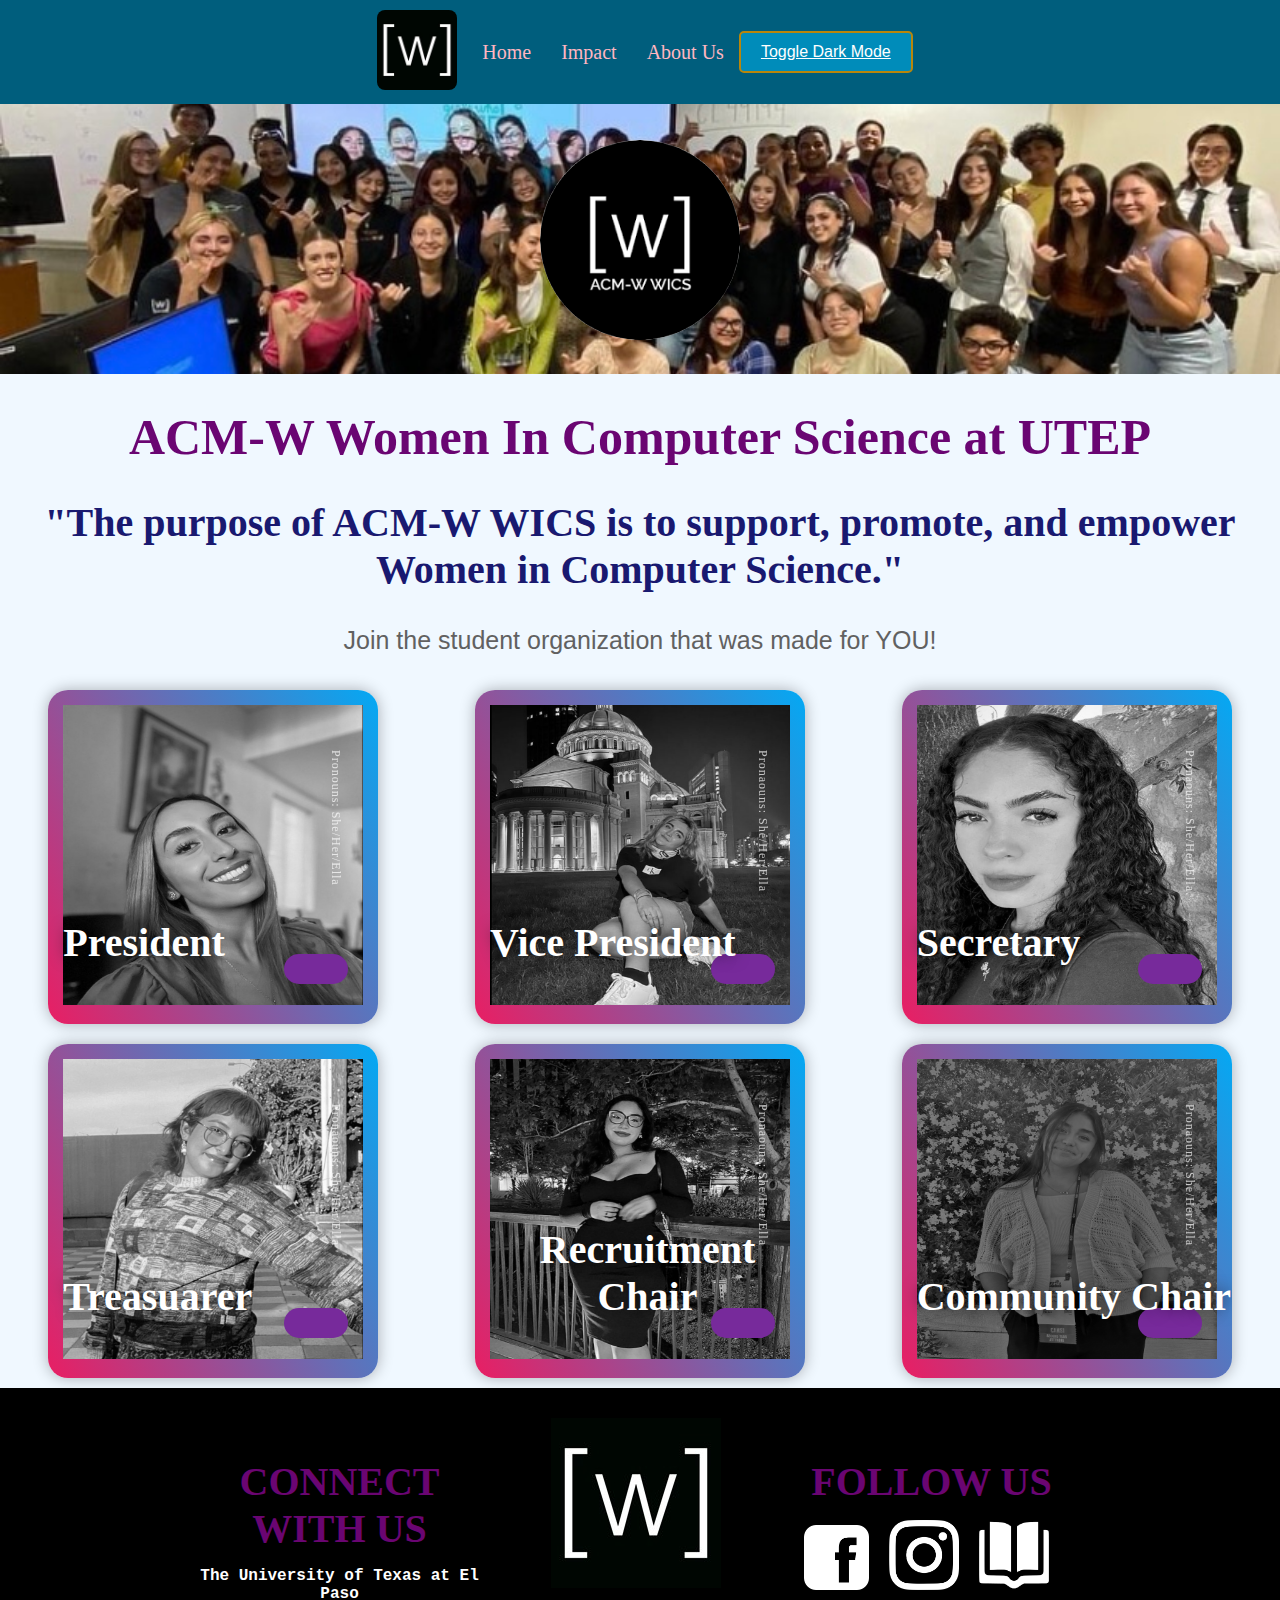
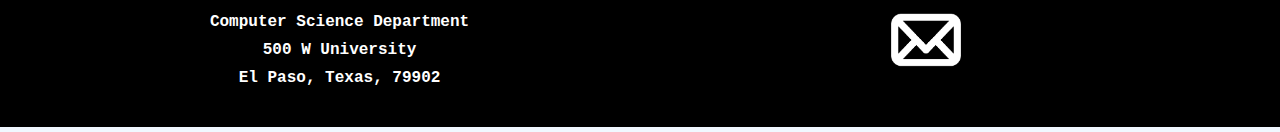
==== About_Us.html @ bd43b9c1 "Add files via upload" ====
<!DOCTYPE html>
<html lang="en">
<head>
    <meta charset="utf-8">
    <meta name="viewport" content="width=device-width, initial-scale=1">
    <link rel="icon" href="ACMW Square.jpeg" type="image/jpeg">
    <title>ACM-W WICS @ UTEP</title>
    <link rel="stylesheet" href="reset.css" type="text/css">
    <link rel="stylesheet" href="style.css" type="text/css">
    <link rel="stylesheet" href="reset-webview.css" type="text/css">

<style>
  .modal {
    display: none;
    position: fixed;
    z-index: 2;
    left: 0;
    top: 0;
    width: 100%;
    height: 100%;
    background-color: rgba(0, 0, 0, 0.4);
    flex-direction: column;
    align-items: center;
    justify-content: center;
  }

  /* Add the styles for the modal content */
  .modal-content {
    background-color: lightsteelblue;
    color: black;
    text-align: center;
    font-size: 3rem;
    display: flex;
    justify-content: center;
    align-items: center;
  }

  /* Adjust the width of the text container within the modal */
  #modal-text-container {
    width: 20rem;
  }

  /* Add the styles for the revealable elements */
  .revealable {
    position: relative;
    transform: translateY(150px);
    opacity: 0;
    transition: all 2s ease;
  }

  /* Add the styles for the revealed elements */
  .revealable.active {
    transform: translateY(0);
    opacity: 1;
  }
</style>

  <div class="navbar ul">
      <ul>
	 <li><img src="ACMW Square.jpeg" alt="Logo"></li>
          <li><a href="#section-home">Home</a></li>
          <li><a href="#section-impact">Impact</a></li>
          <li><a href="#section-about">About Us</a></li>
          <li><button id="theme-button">Toggle Dark Mode</button></li>
      </ul>
  </div>


  <div class="header-container">
      <div class="header-img">
        <img src="ACMW Circle.png" height="500" alt="Logo">
      </div>
  </div>

</head>

<body >
    <h1>ACM-W Women In Computer Science at UTEP</h1>
    <h2>"The purpose of ACM-W WICS is to support, promote, and empower Women in Computer Science."</h2>

    <p>Join the student organization that was made for YOU!</p>
  
    <!--<div class="section revealable" id="section-about">-->

      
      <div class="container">
        <div class="card">
            <h2>President</h2>
            <p>Fernanda Zuany</p>
            <span>Pronouns: She/Her/Ella</span>
            <div class="pic">
              <img src="Fernanda President.jpg" width="300" height="300">
            </div>
            <button></button>
            <div class="icon-container">
              <img src="email.png" class="icon" width="50" height="50" data-destination="mailto:mfzuany@miners.utep.edu" onclick="redirectToPage(this)">
            </div>
        </div>

	<div class="card">
          <h2>Vice President</h2>
          <p>Fatima Orpineda Prieto</p>
          <span>Pronaouns: She/Her/Ella </span>
          <div class="pic"> 
            <img src="Fatima Vice President.png" width="300" height="300">
          </div>
          <button></button>
          <div class="icon-container">
            <img src="L-icon.png" class="icon" width="50" height="50" data-destination="https://www.linkedin.com/in/fatima-orpineda-prieto/" onclick="redirectToPage(this)">
            <img src="email.png" class="icon" width="50" height="50" data-destination="mailto:forpineda@miners.utep.edu" onclick="redirectToPage(this)">
          </div>
	</div>
	
	<div class="card">
          <h2>Secretary</h2>
          <p>Cristina Alarcon</p>
          <span>Pronaouns: She/Her/Ella </span>
          <div class="pic"> 
            <img src="Cristina.png" width="300" height="300">
          </div>
          <button></button>
          <div class="icon-container">
              <img src="L-icon.png" class="icon" width="50" height="50" data-destination="https://www.linkedin.com/in/cristina-alarcon-avila/" onclick="redirectToPage(this)">
            <img src="email.png" class="icon" width="50" height="50" data-destination="mailto:clalarcon@miners.utep.edu" onclick="redirectToPage(this)">
          </div>
	</div>
	</div>
	
	<div class="container">
        	<div class="card">
                  <h2>Treasuarer</h2>
                  <p>Jazmin Huerta</p>
                  <span>Pronaouns: She/Her/Ella </span>
                  <div class="pic"> 
                    <img src="Jazz.png" width="300" height="300">
                  </div>
                  <button></button>
                  <div class="icon-container">
                    <img src="email.png" class="icon" width="50" height="50" data-destination="mailto:jmhuerta3@miners.utep.edu" onclick="redirectToPage(this)">
                  </div>
        </div>

        <div class="card">
                  <h2>Recruitment Chair</h2>
                  <p>Isabella Garcia</p>
                  <span>Pronaouns: She/Her/Ella </span>
                  <div class="pic"> 
                    <img src="Bela.png" width="300" height="300">
                  </div>
                  <button></button>
                  <div class="icon-container">
                    <img src="email.png" class="icon" width="50" height="50" data-destination="mailto:iigarcia5@miners.utep.edu" onclick="redirectToPage(this)">
                  </div>
        </div>
    <!--
        <div class="card">
                  <h2>Outreach Chair</h2>
                  <p>Daisy Lujan</p>
                  <span>Pronaouns: She/Her/Ella </span>
                  <div class="pic"> 
                    <img src="Bela.png" width="300" height="300">
                  </div>
                  <button></button>
                  <div class="icon-container">
                    <img src="email.png" class="icon" width="50" height="50" data-destination="mailto:forpineda@miners.utep.edu" onclick="redirectToPage(this)">
                  </div>
        </div> -->

        <div class="card">
                  <h2>Community Chair</h2>
                  <p>Sofia Garcia</p>
                  <span>Pronaouns: She/Her/Ella </span>
                  <div class="pic"> 
                    <img src="Sofia.png" width="300" height="300">
                  </div>
                  <button></button>
                  <div class="icon-container">
                    <img src="email.png" class="icon" width="50" height="50" data-destination="mailto:sgarcia106@miners.utep.edu" onclick="redirectToPage(this)">
                  </div>
        </div>
	
	</div>


      
    <!-- 

	-->
	<script src="index.js"></script>
	
<div class="footer">
    <div class="container">
        <div class="row">
        
            <div class="col-md-4">
                <h3>CONNECT WITH US</h3>
                <ul>
                    <li>The University of Texas at El Paso</li>
                    <li>Computer Science Department</li>
                    <li>500 W University</li>
                    <li>El Paso, Texas, 79902</li>
                </ul>
            </div>
            
            <div class="col-md-4">
                <img src="ACMW Square.jpeg">
            </div>

            <div class="col-md-4">
                <h3>FOLLOW US</h3>
                <ul class="social-icons">
                    <!--<div class="icon-container">-->
                      <li><img src="facebook.png" class="icon" width="65" height="65" data-destination="https://www.facebook.com/acmwwics/" onclick="redirectToPage(this)"></li>
                      <li><img src="instagram.png" class="icon" width="70" height="70" data-destination="https://www.instagram.com/acmw.wics.utep/" onclick="redirectToPage(this)"></li>
                      <li><img src="icon.png" class="icon" width="70" height="70" data-destination="https://minetracker.utep.edu/organization/acmw" onclick="redirectToPage(this)"></li>
                      <li><img src="white email.png" class="icon" width="70" height="70" data-destination="mailto:acmw@utep.edu" onclick="redirectToPage(this)"></li>
                    
                </ul>
            </div>
        </div>
    </div>
</div>

	
    

  <div id="thanks-modal" class="modal">
    <div class="modal-content">
      <div id="modal-text-container">
        <p id="thanks-modal-content">Thank you for supporting our cause, <span id="modal-person-name"></span>!</p>
      </div>
      <img src="Vector.jpeg" alt="Modal Image" id="modal-image">
    </div>
  </div>

  <script src="index.js"></script>

</body>
</html>
---- style.css ----
html{}
/* Part 1: Navbar */

/* General style rule set for all items in ul */
.navbar ul {
  background-color: #005E7D;
  text-align: center; 
  padding: 10px 0;
  font-size: 16px; 
  list-style-type: none;
  overflow: hidden;
  position: fixed;
  top: 0;
  width: 100%;
  margin-top: 0px;
  z-index: 1000;
  color: white;
  display: flex; /* Use flexbox for centering */
  align-items: center; /* Center vertically */
  justify-content: center; /* Center horizontally */
}
.navbar img {
  max-width: 100px;
  height: auto;
  width: 80%;
  border-radius: 10%;
}

/* Style rule set for individual li */
.navbar ul li {
  color: white;
  margin: 0px;
  margin-top: 0px;
  display: inline-block; /* Align list items horizontally */
}


/* Style rule set for individual li link */
.navbar ul li a {
    font-family: bungee;
    text-align: center;
    font-size: 20px;
    display: block;
    text-decoration: none;
    color: lightpink;
    padding: 10px 15px;
    margin-top: 0px;
}

/* Style rule set for hovered link */
.navbar ul li a:hover {
  /*background-color: #555; */
  text-align: center;
  color: white;
  font-weight: bold;
  margin-top: 0px;
}

/* Part 2: Flexbox */

/* General style rule set for flex container */
.flex-container {
  display: flex;
  flex-direction: row;
  gap: 20px;
}

/* Style rules for flex-item 1 */
.flex-item:nth-of-type(1) {

}
/* Style rules for flex-item 2 */
.flex-item:nth-of-type(2) {

}
/* Style rules for flex-item 3 */
.flex-item:nth-of-type(3) {

}
/* Style set for all flex-items */
.flex-item {
    background: white;
    color: black;
    font-weight: bold;
    text-align: center;
}

body {
  overflow-x: hidden;
    /* Add a background color or image */
    background-color: aliceblue;
    background-image: url('');

    /* Customize the font, size, and color for text*/
    font-family: 'Times New Roman', Times, serif;
    font-size: 16px;
    color: darkblue;
    text-align: center;

    /* Adjust the padding and margins */
    padding-top: 0;
    padding-left: 0;
    padding-right: 0;
    padding-bottom: 0;

    margin-top: 0;
    margin-left: 0;
    margin-right: 0;
    margin-bottom: 0;
}
/*
  Style Text
*/
h1 {
  font-family: Georgia, 'Times New Roman', Times, serif;
    font-size: 50px;
    color: #6A0572;
  text-align: center;
}
h2 {
  font-family: Georgia, 'Times New Roman', Times, serif;
    font-size: 40px;
    color: midnightblue;
  text-align: center;
}
h3 {
  font-family: Georgia, 'Times New Roman', Times, serif;
    font-size: 40px;
    color: #B76E79;
  text-align: center;
}
p {
  font-family: 'Lucida Sans', 'Lucida Sans Regular', 'Lucida Grande', 'Lucida Sans Unicode', Geneva, Verdana, sans-serif;
    font-size: 25px;
    color: #616161;
  text-align: center;
}
a:link {
    color: #0077cc; 
    text-decoration: none; 
  text-align: center;
}
a:visited {
    color: #551a8b; 
    text-decoration: none; 
}
a:hover {
    color: #ff6600; 
    text-decoration: underline; 
}
a:active {
    color: #ff0000; /*(clicked) */
    text-decoration: underline; 
}

.diffback{
  background-color: lightpink;  
  color: #fff; /* Set text color to be visible on the background */
  padding: 20px; /* Adjust padding based on your design */
  border: 10px solid #333; /* Add a border with a color of your choice */
  border-radius: 10px; /* Optional: Add rounded corners for a softer look */
  box-shadow: 0 0 10px rgba(0, 0, 0, 0.1);
}
/*
  Style Lists
*/
ol {

}
ol li {

}
ul {
  list-style: square; /* List style type */
  padding-left: 20px;
}
ul li {

}
.special-text {
  color: red; 
  font-weight: bold; 
  text-transform: uppercase; 
  font-size: 18px; 
}
#unique-element {
  background-color: #0077cc; /* Background color */
  color: white; /* Text color */
  font-family: 'Helvetica Neue', sans-serif; /* Font family */
  text-align: center; /* Text alignment */
  font-size: 24px; /* Larger font size */
}

/*
  Style Buttons
*/
button {
  background-color:  #008CBA;
  border: none;
  color: white;
  font-size: 16px;
  text-align: center;
  padding: 15px 32px;
  cursor: pointer;
}
.header-container {
  background-image: url('WiCS.jpg');
  background-size: cover; 
  background-position: center; /* Center the background image */
  color: #fff;
  padding: 20px;
  text-align: center;
  padding-top: 30px;
  margin-bottom: 20px;
  display: flex;
  flex-direction: column;
  margin-top: 100px;
}
.header-img img{
  max-width: 200px;
  height: auto;
  margin: 10px 20px;
  width: 80%;
  border-radius: 50%;
}
.header-item:nth-of-type(1) {
  float: left;
  width: 35%;
}
.header-item:nth-of-type(2) {
  float: right;
  width: 65%;
}
.header-button {
  background-color: darkred;
  color: #fff;
  padding: 10px 20px;
  text-decoration: none;
  margin: 5px;
  display: inline-block;
  text-align: center;
  font-size: 18px;
  cursor: poiner;
  border: 2px solid black;
}

.footer {
    background-color: black;
    color: #fff;
    padding: 30px 0;
    font-family: 'Montserrat', monospace;
    font-weight: bold;
}

.footer .container {
    max-width: 90%;
    margin: 0 auto;
    padding: 0 15px;
}

.footer .row {
    display: flex;
    flex-wrap: wrap;
    margin-right: -15px;
    margin-left: -15px;
}

.footer .col-md-4 {
    flex: 1;
    max-width: 33%;
    text-align: center;
}

.footer h3 {
    margin-bottom: 15px;
    color: #6A0572;
}

.footer ul {
    list-style: none;
    margin: 0px;
    padding: 0;
}

.footer li {
    margin-bottom: 10px;
}

.social-icons li {
    display: inline-block;
    margin-right: 10px;
}

.social-icons li a {
    color: white;
    font-size: 30px;
}


.body-img{
  /*size: cover;*/
  height: auto;
  width: auto;
}


/* Add style to button */
#theme-button {
  text-decoration: underline; 
  font-family: 'Helvetica Neue', sans-serif; /* Change the font of the text */
  color: white; /* Change the text color to white */
  padding: 10px 20px; /* Add padding to increase the clickable area */
  border: 2px solid darkgoldenrod; /* Add a solid border with a color */
  border-radius: 5px; /* Add rounded corners */
}

/* Customize Dark Mode Theme */
.dark-mode {
  background-color: darkblue;
  color: white;
}

/* Set up Flexbox for the petition container */
.petition-container {
  display: flex;          /* Display children in a row */
  flex-direction: row;    /* Align children in a row */
  gap: 20px;              /* Space between children */
  width: 100%;            /* Occupy the full width */
  padding-bottom: 50px;   /* Add padding at the bottom */
}

/* Style for the petition paragraph */
.petition-para {
  width: 55%;             /* Occupy 55% of the container width */
  padding-right: 10px;    /* Add some right padding */
}

/* Style for the signatures */
.signatures {
  width: 45%;             /* Occupy 45% of the container width */
  padding-right: 10px;    /* Add some right padding */
}


/* Add to CSS file */
.error {
  border-style: solid;
  border-width: 2px;
  border-color: red;
  background:pink;
}

let animation {
  revealDistance: 150,
  initialOpacity: 0,
  transitionDelay: 0,
  transitionDuration: '2s',
  transitionProperty: 'all',
  transitionTimingFunction: 'ease'
};

/* Add this to your CSS file */

/* Style for revealable elements */
.revealable {
  position: relative;
  transform: translateY(150px);
  opacity: 0;
  transition: all 2s ease;
}

/* Style for revealed elements */
.revealable.active {
  transform: translateY(0);
  opacity: 1;
}

<style>
  /* the modal that covers the background and prevents user interactions */
  .modal {
    display: none;
    position: fixed;
    z-index: 2;
    left: 0;
    top: 0;
    width: 100%;
    height: 100%;
    background-color: rgba(0,0,0,0.4);
    flex-direction: column;
    align-items: center;
    justify-content: center;
  }

  /* box that contains all the content and images */
  .modal-content {
    background-color: lightsteelblue;
    color: black;
    text-align: center;
    font-size: 3rem;
    display: flex;
    justify-content: center;
    align-items: center;
  }

  #thanks-modal-content {
    width: 20rem;
  }

  #modal-text-container {
    width: 20rem;
    display: flex;
    flex-direction: column;
    align-items: center;
    justify-content: center;
  }
</style>

/* Add the following styles for the modal close button */
#modal-close-button {
  background-color: #555;
  color: white;
  border: none;
  padding: 10px 20px;
  cursor: pointer;
  margin-top: 20px;
}

/* Add the following styles to the body when the modal is open */
body.modal-open {
  overflow: hidden; /* Prevent scrolling when the modal is open */
}

/* Add the following styles for the reduce motion button */
#reduceMotionButton {
  text-decoration: underline;
  font-family: 'Helvetica Neue', sans-serif;
  color: white;
  padding: 10px 20px;
  border: 2px solid darkgoldenrod;
  border-radius: 5px;
  margin-left: 20px;
}
.revealable {
  position: relative;
  transform: translateY(150px);
  opacity: 0;
  transition: all 2s ease;
}
/* Add the styles for the revealed elements */
.revealable.active {
  transform: translateY(0);
  opacity: 1;
}

/* Officer Pictures*/

.container{
  width: auto; /* 100% */
  height: auto;
  display: flex;
  justify-content: space-around;
  align-items: center;
  flex-direction: wrap;
}
.container .card{
  position: relative;
  width: auto; 
  height: auto;
  margin: 10px;
  padding: 15px;
  background: linear-gradient(60deg, #e91e63 0%, #03a9f4 100%);
  overflow: hidden;
  border-radius: 20px;
  box-shadow: 0px 0px 15px rgba(0,0,0,0.3);
  transition: 0.3s ease;
}
.container .card h2{
  z-index: 99;
  position: absolute;
  bottom: 25px;
  right: auto;
  font-size: 40px;
  font-weight: 700;
  color: #fff;
  pointer-events: none;
  transition: 0.2s ease;
  text-shadow: 0 0 15px rgba(0,0,0,0.5);
}
.container .card p{
  z-index: 99;
  position: absolute;
  bottom: 70px;
  right: 130px;
  width: 150px;
  font-size: 12px;
  color: #fff;
  opacity: 0;
  text-align: right;
  letter-spacing: 1px;
  transition: 0.2s ease;
}
.container .card span{
  z-index: 99;
  position: absolute;
  top: 60px;
  right: 35px;
  color: #fff;
  font-size: 12px;
  letter-spacing: 1px;
  writing-mode: vertical-lr;
  transition: 0.2s ease;
  opacity: 0.7;
}
.container .card .pic{
  z-index: 100;
  background-size: cover;
  border-radius: 12px;
  filter: grayscale(100%);
  transition: 0.3s ease;
}
.container .card button{
  position: absolute;
  right: 30px;
  bottom: 40px;
  width: 30px;
  height: 30px;
  background-color: #772a9b;
  border: none;
  border-radius: 30px;
  cursor: pointer;
  outline: none;
  opacity: 1;
  transition: 0.3s ease;
}
.container .card .icon-container {
  position: absolute;
  bottom: 10px;
  transform: translateX(-50%);
  opacity: 0;
  transition: 0.2s ease;
}

.container .card .icon-container .icon {
  font-size: 24px;
  color: #fff;
  cursor: pointer;
}

.container .card:hover .icon-container {
  opacity: 1;
  right: 0px;
}
.container .card:hover button{
  transform: scale(16.5);
  opacity: 0.5;
}
.container .card:hover h2{
  bottom: 80px;
  right: 50px;
}
.container .card:hover p{
  opacity: 1;
  right: 60px;
}
.container .card:hover span{
  opacity: 0;
  top: 80px;
}
.container .card:hover .pic{
  filter: grayscale(0);
  width: 470px;
}
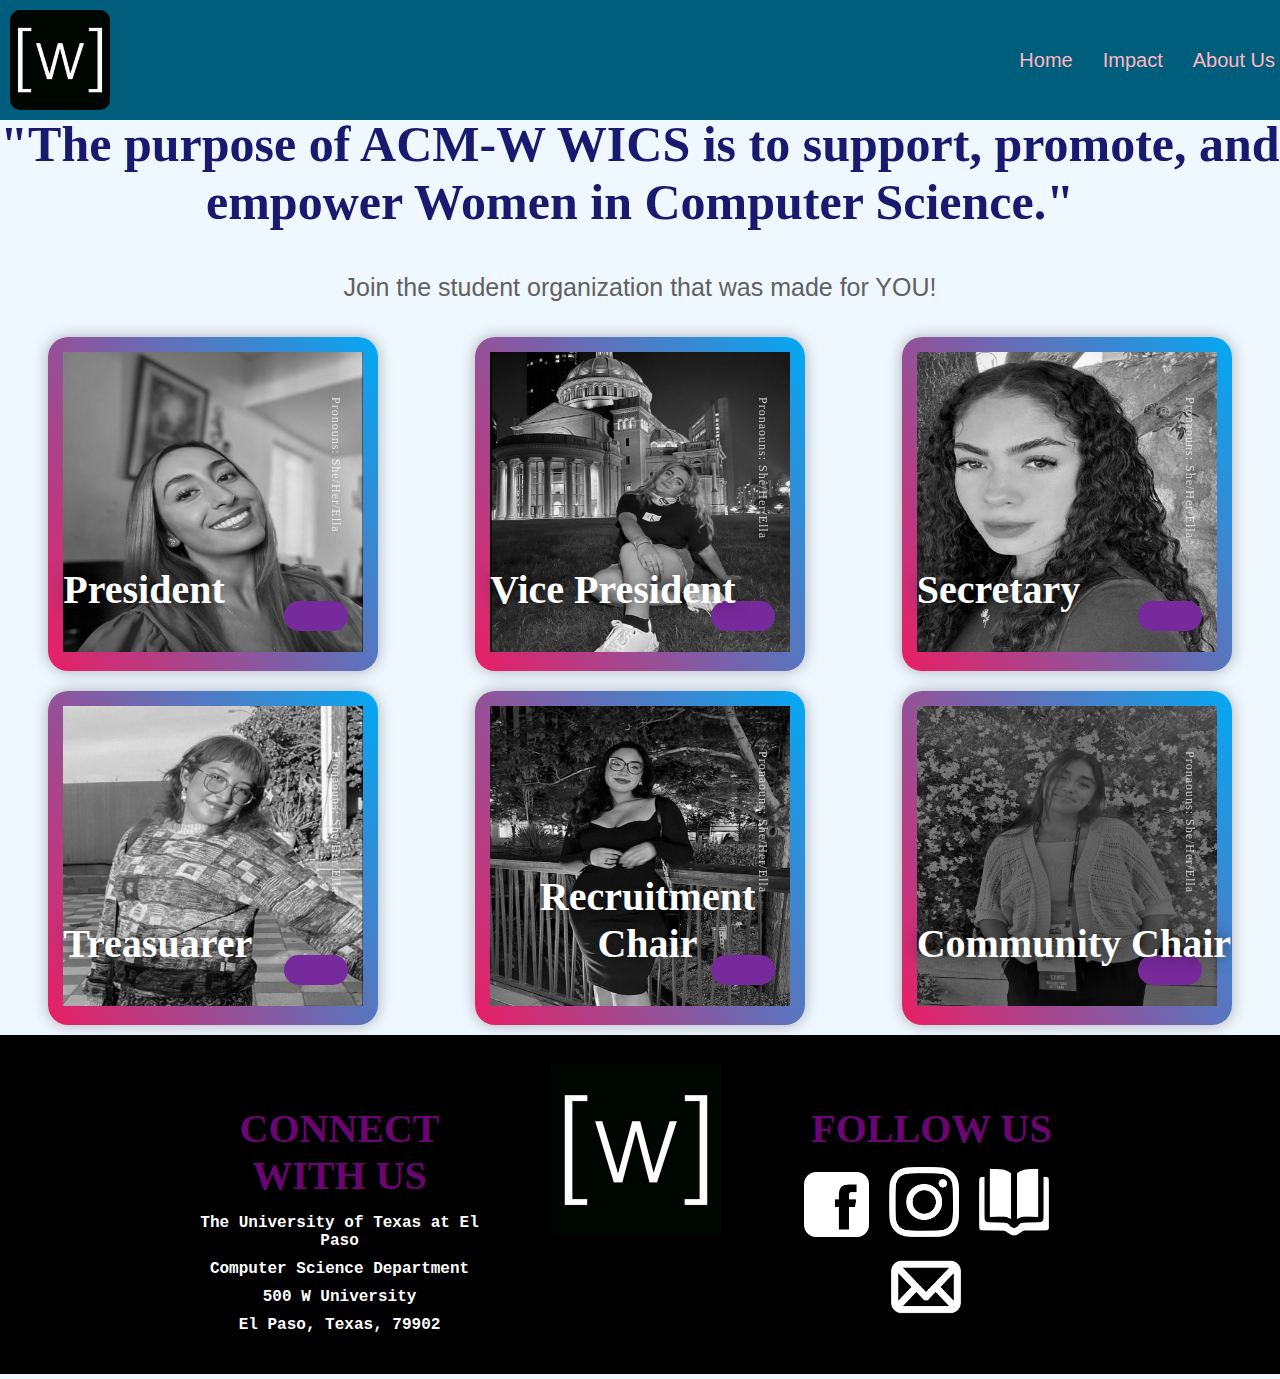
==== commit 00273333: "Update About_Us.html" ====
--- a/About_Us.html
+++ b/About_Us.html
@@ -55,22 +55,16 @@
   }
 </style>
 
-  <div class="navbar ul">
-      <ul>
-	 <li><img src="ACMW Square.jpeg" alt="Logo"></li>
-          <li><a href="#section-home">Home</a></li>
-          <li><a href="#section-impact">Impact</a></li>
-          <li><a href="#section-about">About Us</a></li>
-          <li><button id="theme-button">Toggle Dark Mode</button></li>
-      </ul>
+  <div class="navbar">
+    <img src="ACMW Square.jpeg" alt="Logo">
+    <ul>
+        <li><a href="index.html">Home</a></li>
+        <li><a href="#section-impact">Impact</a></li>
+        <li><a href="About_Us.html">About Us</a></li>
+        <!--<li><button id="theme-button">Toggle Dark Mode</button></li>-->
+    </ul>
   </div>
 
-
-  <div class="header-container">
-      <div class="header-img">
-        <img src="ACMW Circle.png" height="500" alt="Logo">
-      </div>
-  </div>
 
 </head>
 
--- a/style.css
+++ b/style.css
@@ -2,59 +2,82 @@
 /* Part 1: Navbar */
 
 /* General style rule set for all items in ul */
+/* Navbar container */
+.navbar {
+    display: flex;
+    justify-content: space-between;
+    align-items: center;
+    background-color: #005E7D;
+    padding: 10px;
+    position: fixed;
+    top: 0;
+    width: 100%;
+    z-index: 1000;
+}
+
+/* Logo */
+.navbar img {
+    max-width: 100px;
+    height: auto;
+    width: 80%;
+    border-radius: 10%;
+}
+
+/* Navigation list */
 .navbar ul {
-  background-color: #005E7D;
-  text-align: center; 
-  padding: 10px 0;
-  font-size: 16px; 
-  list-style-type: none;
-  overflow: hidden;
-  position: fixed;
-  top: 0;
-  width: 100%;
-  margin-top: 0px;
-  z-index: 1000;
-  color: white;
-  display: flex; /* Use flexbox for centering */
-  align-items: center; /* Center vertically */
-  justify-content: center; /* Center horizontally */
-}
-.navbar img {
-  max-width: 100px;
-  height: auto;
-  width: 80%;
-  border-radius: 10%;
-}
-
-/* Style rule set for individual li */
+    list-style-type: none;
+    margin: 0;
+    padding: 0;
+    display: flex;
+}
+
+/* Navigation items */
 .navbar ul li {
-  color: white;
-  margin: 0px;
-  margin-top: 0px;
-  display: inline-block; /* Align list items horizontally */
-}
-
-
-/* Style rule set for individual li link */
+    margin: 0;
+}
+
+/* Navigation links */
 .navbar ul li a {
-    font-family: bungee;
+    font-family: 'Bungee', sans-serif;
     text-align: center;
     font-size: 20px;
-    display: block;
     text-decoration: none;
     color: lightpink;
     padding: 10px 15px;
-    margin-top: 0px;
-}
-
-/* Style rule set for hovered link */
+    border-radius: 5px; /* Add rounded corners */
+    transition: background-color 0.3s, color 0.3s; /* Smooth transition */
+}
+
+/* Hover effect */
 .navbar ul li a:hover {
-  /*background-color: #555; */
-  text-align: center;
-  color: white;
-  font-weight: bold;
-  margin-top: 0px;
-}
+    color: white;
+    background-color: #003C4E; /* Darker background on hover */
+    font-weight: bold;
+}
+
+/* Responsive adjustments */
+@media (max-width: 768px) {
+    .navbar {
+        flex-direction: column;
+        align-items: flex-start;
+        padding: 20px;
+    }
+
+    .navbar ul {
+        margin-top: 10px;
+    }
+
+    .navbar ul li {
+        margin-bottom: 10px;
+    }
+
+    .navbar ul li:not(:first-child) {
+        margin-right: 0;
+    }
+}
+
+
+
 
 /* Part 2: Flexbox */
 
@@ -113,13 +136,13 @@
 */
 h1 {
   font-family: Georgia, 'Times New Roman', Times, serif;
-    font-size: 50px;
+    font-size: 40px;
     color: #6A0572;
   text-align: center;
 }
 h2 {
   font-family: Georgia, 'Times New Roman', Times, serif;
-    font-size: 40px;
+    font-size: 50px;
     color: midnightblue;
   text-align: center;
 }
@@ -203,33 +226,58 @@
   padding: 15px 32px;
   cursor: pointer;
 }
+
+/*Slide Pictures (header)*/
 .header-container {
-  background-image: url('WiCS.jpg');
-  background-size: cover; 
-  background-position: center; /* Center the background image */
+  position: relative;
+  overflow: hidden;
+  background-size: cover;
+  background-position: center;
   color: #fff;
   padding: 20px;
   text-align: center;
   padding-top: 30px;
-  margin-bottom: 20px;
   display: flex;
   flex-direction: column;
-  margin-top: 100px;
-}
-.header-img img{
-  max-width: 200px;
-  height: auto;
-  margin: 10px 20px;
-  width: 80%;
-  border-radius: 50%;
-}
-.header-item:nth-of-type(1) {
-  float: left;
-  width: 35%;
-}
-.header-item:nth-of-type(2) {
-  float: right;
-  width: 65%;
+  margin-top: 74px;
+  margin-left: -20px;
+  width: 100%;
+}
+.header-img {
+  width: 100%;
+  height: 711px; 
+  overflow: hidden;
+  position: relative;
+}
+.header-img img {
+  width: 100%;
+  height: 100%;
+  object-fit: cover;
+  opacity: 0;
+  position: absolute;
+  top: 0;
+  left: 0;
+  transition: opacity 1s ease-in-out;
+}
+.header-img img.active {
+  opacity: 1;
+}
+@keyframes fadeInOut {
+  0%, 100% {
+    opacity: 0;
+  }
+  25%, 75% {
+    opacity: 1;
+  }
+}
+.header-img img:nth-child(1) {
+  animation: fadeInOut 12s infinite 0s;
+}
+.header-img img:nth-child(2) {
+  animation: fadeInOut 12s infinite 2s;
+}
+.header-img img:nth-child(3) {
+  animation: fadeInOut 12s infinite 8s;
 }
 .header-button {
   background-color: darkred;
@@ -240,10 +288,22 @@
   display: inline-block;
   text-align: center;
   font-size: 18px;
-  cursor: poiner;
+  cursor: pointer;
   border: 2px solid black;
 }
-
+.prev-button, .next-button {
+  position: absolute;
+  top: 50%;
+  transform: translateY(-50%);
+}
+.prev-button {
+  left: 20px;
+}
+.next-button {
+  right: 20px;
+}
+
+/*Footer*/
 .footer {
     background-color: black;
     color: #fff;
@@ -251,46 +311,38 @@
     font-family: 'Montserrat', monospace;
     font-weight: bold;
 }
-
 .footer .container {
     max-width: 90%;
     margin: 0 auto;
     padding: 0 15px;
 }
-
 .footer .row {
     display: flex;
     flex-wrap: wrap;
     margin-right: -15px;
     margin-left: -15px;
 }
-
 .footer .col-md-4 {
     flex: 1;
     max-width: 33%;
     text-align: center;
 }
-
 .footer h3 {
     margin-bottom: 15px;
     color: #6A0572;
 }
-
 .footer ul {
     list-style: none;
     margin: 0px;
     padding: 0;
 }
-
 .footer li {
     margin-bottom: 10px;
 }
-
 .social-icons li {
     display: inline-block;
     margin-right: 10px;
 }
-
 .social-icons li a {
     color: white;
     font-size: 30px;
@@ -359,7 +411,7 @@
   transitionTimingFunction: 'ease'
 };
 
-/* Add this to your CSS file */
+
 
 /* Style for revealable elements */
 .revealable {
@@ -452,8 +504,8 @@
   opacity: 1;
 }
 
+
 /* Officer Pictures*/
-
 .container{
   width: auto; /* 100% */
   height: auto;
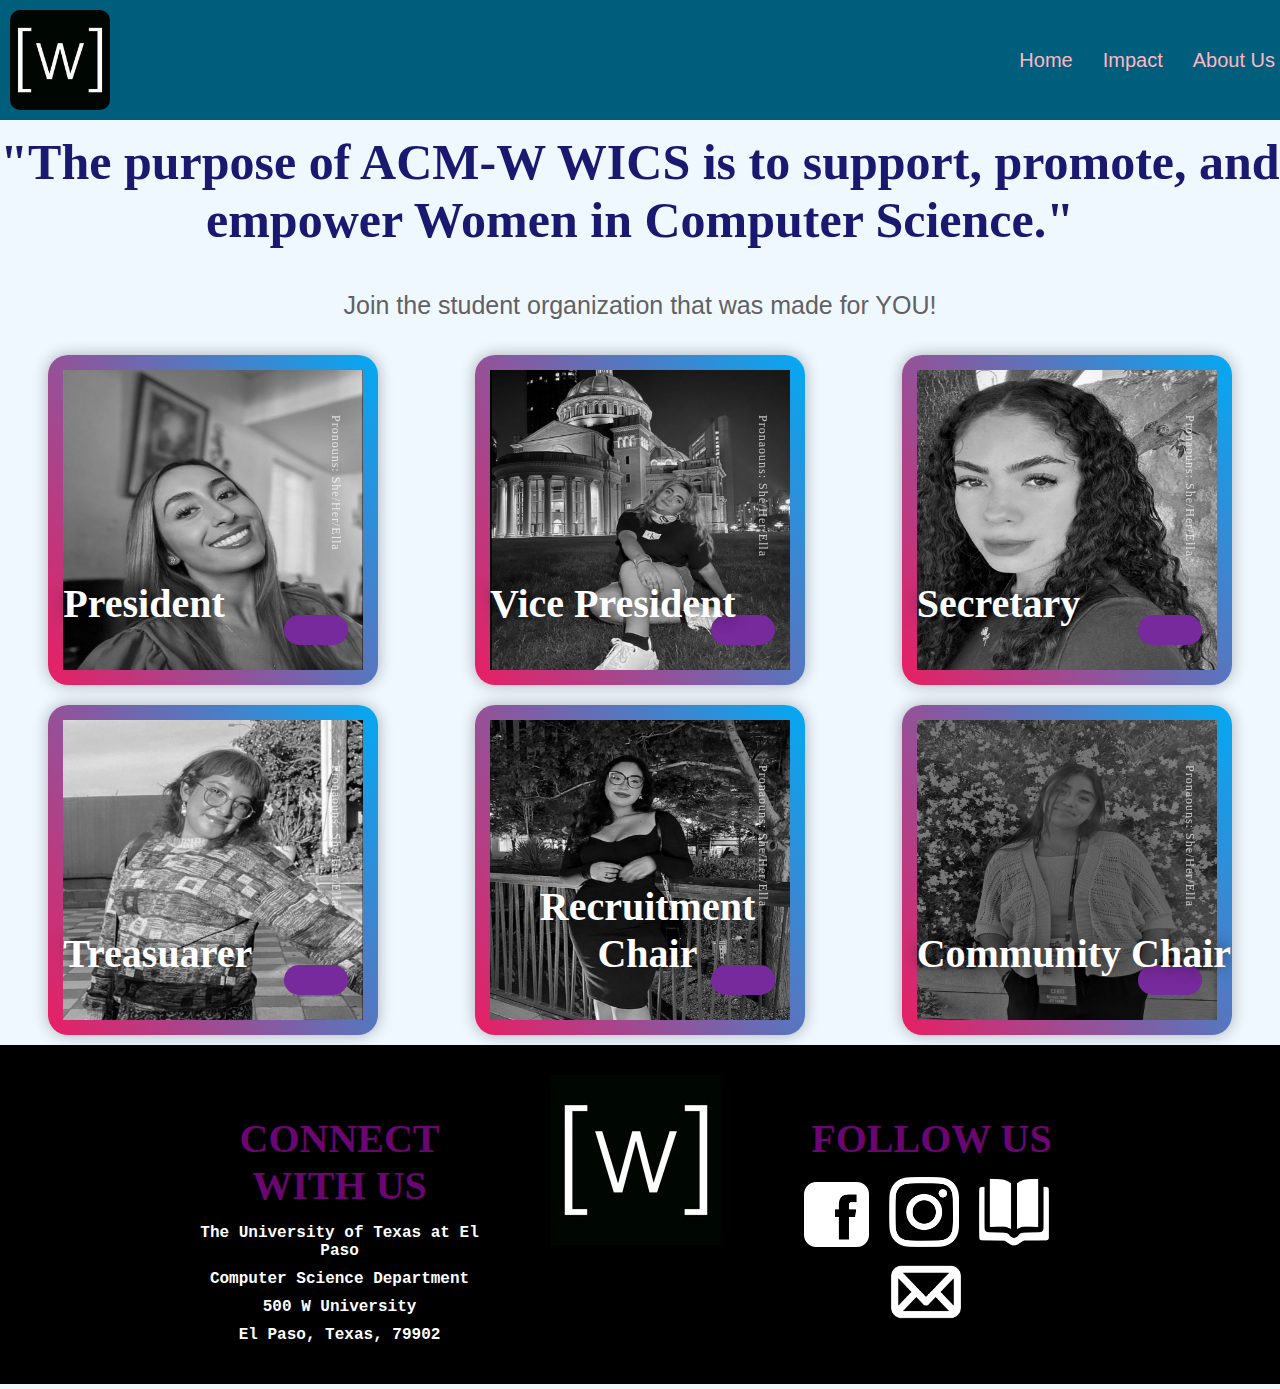
==== commit 38259477: "Update About_Us.html" ====
--- a/About_Us.html
+++ b/About_Us.html
@@ -1,4 +1,4 @@
-<!DOCTYPE html>
+!DOCTYPE html>
 <html lang="en">
 <head>
     <meta charset="utf-8">
@@ -175,12 +175,6 @@
 	
 	</div>
 
-
-      
-    <!-- 
-
-	-->
-	<script src="index.js"></script>
 	
 <div class="footer">
     <div class="container">
@@ -215,17 +209,7 @@
     </div>
 </div>
 
-	
-    
-
-  <div id="thanks-modal" class="modal">
-    <div class="modal-content">
-      <div id="modal-text-container">
-        <p id="thanks-modal-content">Thank you for supporting our cause, <span id="modal-person-name"></span>!</p>
-      </div>
-      <img src="Vector.jpeg" alt="Modal Image" id="modal-image">
-    </div>
-  </div>
+
 
   <script src="index.js"></script>
 
